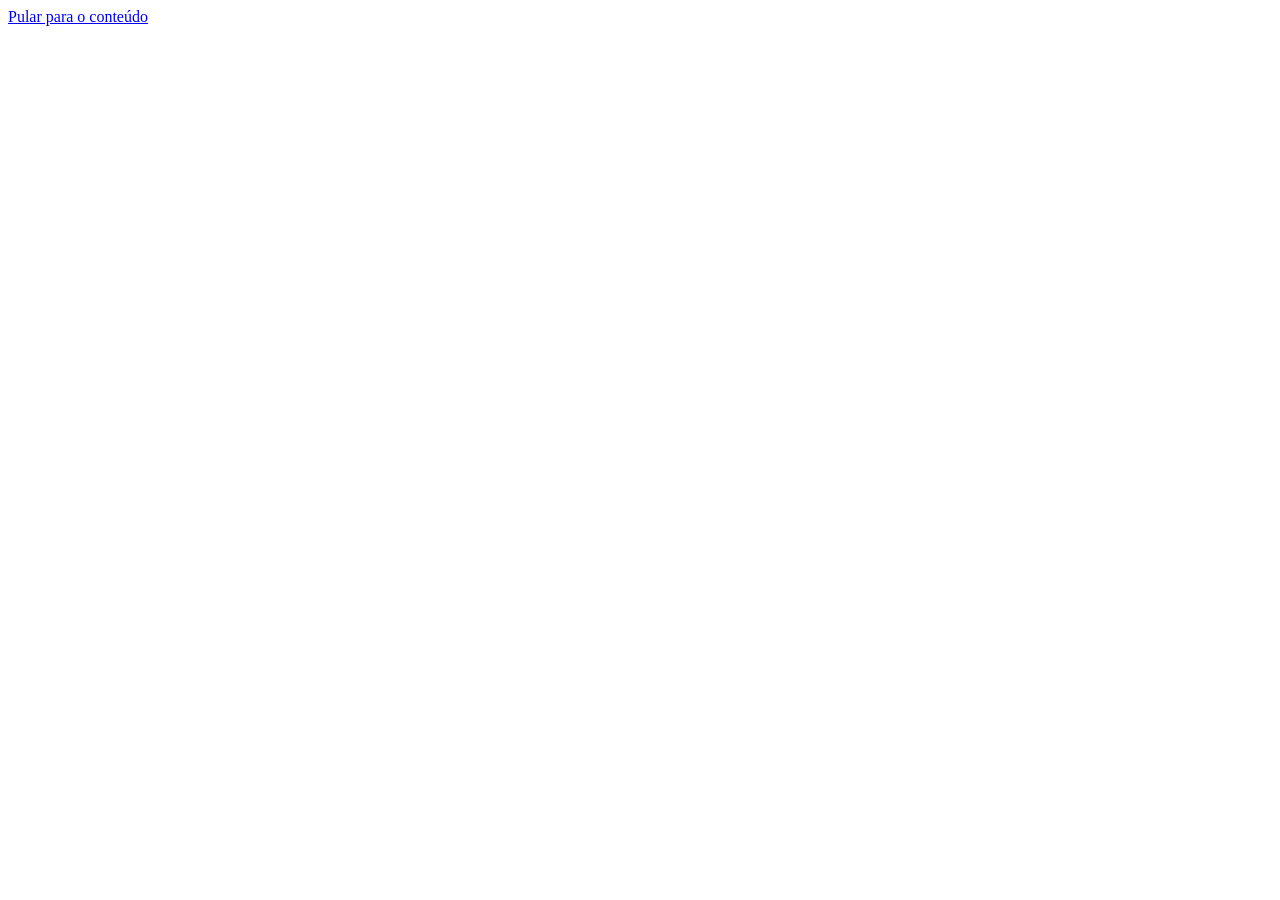
==== index.html @ 37f85dd6 "Add files via upload" ====
<!doctype html>
<html lang="pt-BR">
<head>
  <meta charset="utf-8">
  <meta name="viewport" content="width=device-width, initial-scale=1">
  <meta name="description" content="Voltas rápidas, garagem e recordes do Prestes Motorsport Park.">
  <meta name="theme-color" content="#0a1220">
  <title>Início | Prestes Racing</title>
  <link rel="stylesheet" href="./assets/site.css">
  <script defer src="./data/carros.js"></script>
  <script defer src="./assets/pista.js"></script>
  <script defer src="./assets/catalogo.js"></script>
  <script defer src="./assets/site.js"></script>
</head>
<body data-page="inicio" data-root="./">
  <a class="skip" href="#conteudo">Pular para o conteúdo</a>
  <header id="cabecalho" class="site-header"></header>
  <main id="conteudo" tabindex="-1"></main>
  <footer id="rodape" class="site-footer"></footer>
  <noscript>Ative o JavaScript para consultar o Prestes Racing.</noscript>
</body>
</html>
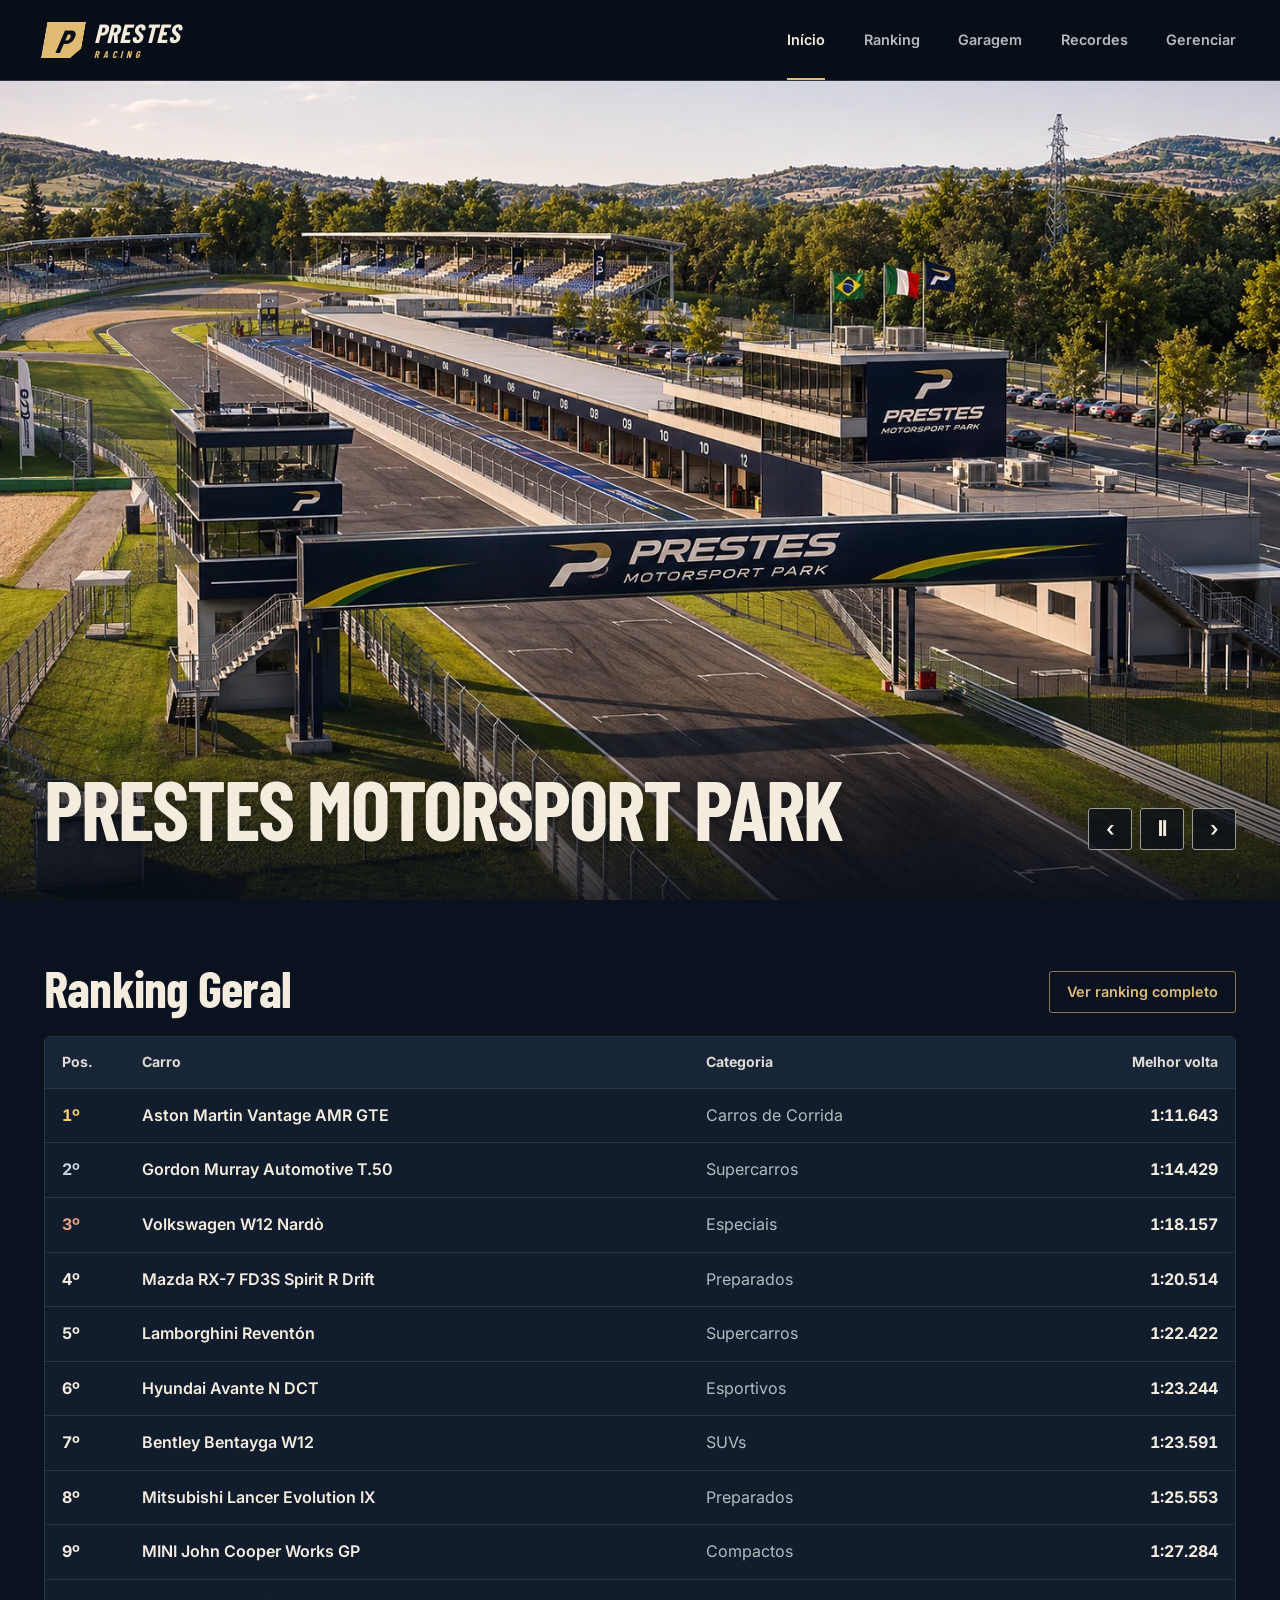
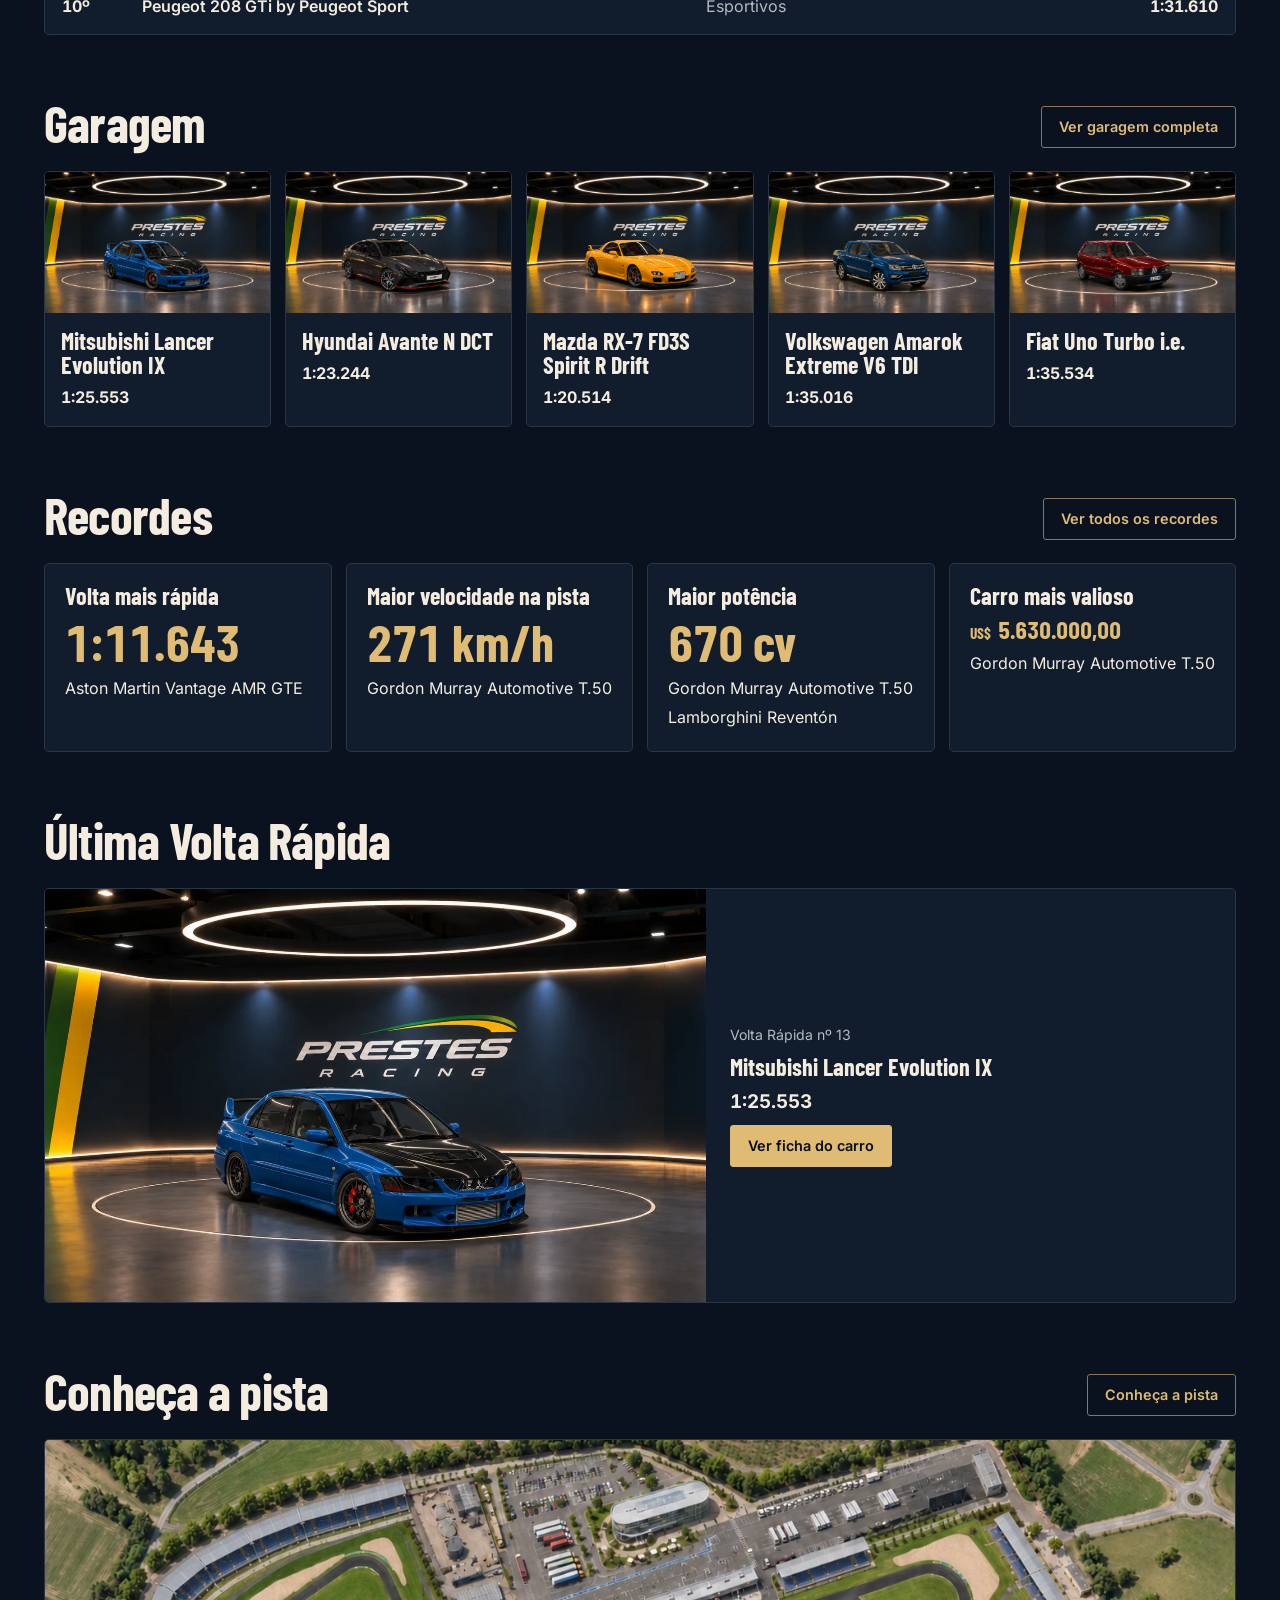
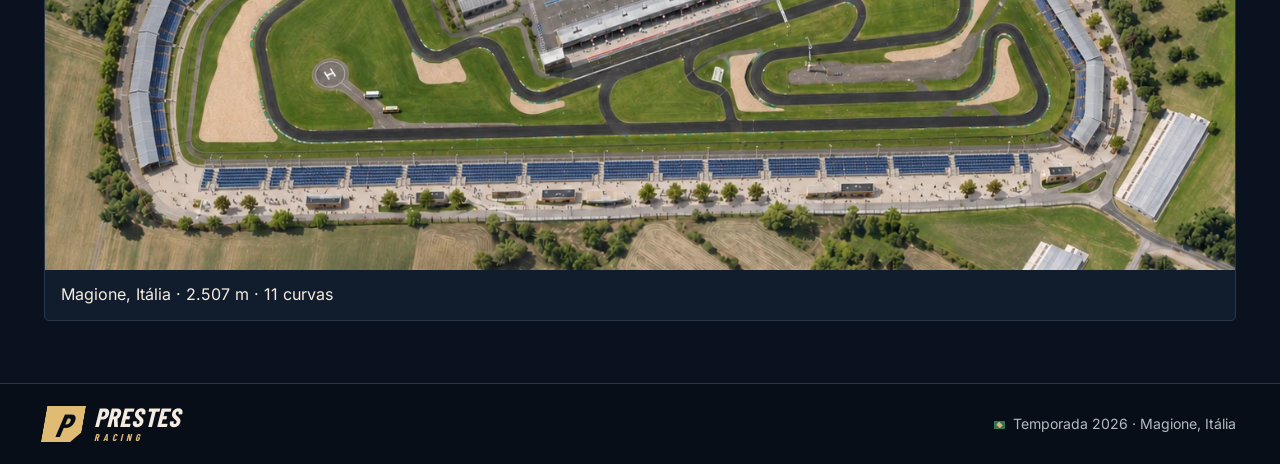
==== commit f43fe574: "Add files via upload" ====
--- a/index.html
+++ b/index.html
@@ -6,11 +6,11 @@
   <meta name="description" content="Voltas rápidas, garagem e recordes do Prestes Motorsport Park.">
   <meta name="theme-color" content="#0a1220">
   <title>Início | Prestes Racing</title>
-  <link rel="stylesheet" href="./assets/site.css">
+  <link rel="stylesheet" href="./assets/site.css?v=2.1">
   <script defer src="./data/carros.js"></script>
   <script defer src="./assets/pista.js"></script>
-  <script defer src="./assets/catalogo.js"></script>
-  <script defer src="./assets/site.js"></script>
+  <script defer src="./assets/catalogo.js?v=2.1"></script>
+  <script defer src="./assets/site.js?v=2.1"></script>
 </head>
 <body data-page="inicio" data-root="./">
   <a class="skip" href="#conteudo">Pular para o conteúdo</a>
--- a/assets/site.css
+++ b/assets/site.css
@@ -0,0 +1,235 @@
+@font-face{font-family:Barlow;src:url('barlow.woff2') format('woff2');font-display:swap;font-weight:700}
+@font-face{font-family:Inter;src:url('inter.woff2') format('woff2');font-display:swap;font-weight:400 700}
+:root{color-scheme:dark;--navy:#0a1220;--navy-deep:#080e18;--panel:#111d2d;--panel-hover:#19283c;--cream:#f4eddf;--muted:#b4bbbf;--gold:#dfbb74;--line:#2a3545;--heading:Barlow,'Arial Narrow',sans-serif;--body:Inter,Arial,sans-serif}
+*{box-sizing:border-box}
+body{margin:0;background:var(--navy);color:var(--cream);font:1rem/1.6 var(--body);min-height:100vh;display:flex;flex-direction:column}
+main{flex:1}
+img{display:block;max-width:100%}
+[hidden]{display:none!important}
+a{color:inherit;text-decoration:none}
+p,h1,h2,h3,figure,dl,dd{margin:0}
+h1,h2,h3{font:700 1rem/1 var(--heading)}
+h1{font-size:clamp(3rem,7vw,6.2rem);letter-spacing:-.025em}
+h2{font-size:clamp(2.05rem,4vw,3.5rem);letter-spacing:-.015em}
+h3{font-size:1.5rem}
+:focus-visible{outline:2px solid var(--gold);outline-offset:4px}
+.skip{position:absolute;top:8px;left:8px;transform:translateY(-160%);z-index:5;background:var(--gold);color:var(--navy);padding:8px 14px}
+.skip:focus{transform:none}
+.wrap{width:min(100% - 88px,1320px);margin-inline:auto}
+.site-header{background:var(--navy-deep);border-bottom:1px solid #2f3540}
+.header-inner,.footer-inner{display:flex;justify-content:space-between;align-items:center;gap:24px;min-height:80px}
+.brand{display:inline-flex;align-items:center;gap:11px;flex-shrink:0;width:max-content}
+.monogram{display:grid;place-items:center;width:39px;height:36px;transform:skewX(-10deg);background:var(--gold);color:var(--navy-deep);font:700 italic 2rem/.9 var(--heading);clip-path:polygon(0 0,100% 0,100% 73%,75% 100%,0 100%)}
+.wordmark{font:700 italic 1.65rem/.85 var(--heading);letter-spacing:.015em}
+.wordmark small{display:block;margin-top:5px;color:var(--gold);font-size:.62rem;letter-spacing:.38em}
+.header-inner nav{display:flex;gap:clamp(16px,3vw,44px);align-self:stretch}
+.header-inner nav a{display:flex;align-items:center;position:relative;font-size:.9rem;color:var(--muted);font-weight:600}
+.header-inner nav a:hover,.header-inner nav a[aria-current]{color:var(--cream)}
+.header-inner nav a[aria-current]::after{content:'';height:2px;position:absolute;bottom:0;left:0;right:0;background:var(--gold)}
+.hero{position:relative;isolation:isolate;height:calc(100svh - 81px);min-height:470px;max-height:950px;background:#141c29;overflow:hidden}
+.hero-image{position:absolute;inset:0;width:100%;height:100%;object-fit:cover;object-position:center 54%;opacity:0;transition:opacity .65s}
+.hero-image.visible{opacity:1}
+.hero-caption{position:absolute;inset:auto 0 0;padding:clamp(36px,7vw,100px) 0 clamp(22px,4vw,50px);background:linear-gradient(transparent,#070d18d9)}
+.caption-inner{display:flex;align-items:end;justify-content:space-between;gap:20px}
+.caption-inner h1{font-size:clamp(2.3rem,6.5vw,6.4rem);text-transform:uppercase;text-shadow:0 2px 14px #05091095}
+.slide-controls{display:flex;gap:8px}
+.slide-controls button{width:44px;min-width:44px;padding:0;background:#080e18c0;color:var(--cream);border-color:#9e9c94;font-size:1.3rem}
+.section{padding:62px 0}
+.section+.section{padding-top:0}
+.section-head{display:flex;align-items:end;justify-content:space-between;gap:16px;margin-bottom:23px}
+.content{padding:62px 0 78px}
+.page-intro{margin-bottom:32px}
+.page-intro p,.track-grid p,.token-panel p{color:var(--muted);margin-top:13px}
+button,.button{font:600 .9rem/1.25 var(--body);min-height:42px;display:inline-flex;align-items:center;justify-content:center;background:var(--gold);color:var(--navy-deep);padding:10px 17px;border:1px solid var(--gold);border-radius:3px;cursor:pointer;text-align:center}
+button:hover,.button:hover{background:#f0cf8c}
+button:disabled{opacity:.46;cursor:default}
+.secondary,.pagination button,.section-head .button{background:transparent;color:var(--gold);border-color:#8d7655}
+.secondary:hover,.pagination button:hover:not(:disabled),.section-head .button:hover{background:var(--gold);color:var(--navy)}
+.table-frame{border:1px solid var(--line);background:var(--panel);border-radius:5px;overflow:auto}
+table{border-collapse:collapse;width:100%;min-width:555px;text-align:left}
+th,td{padding:14px 17px;border-bottom:1px solid var(--line)}
+thead{background:#182537;color:#dedcd4}
+thead th{font-size:.88rem;white-space:nowrap}
+tbody th{font-weight:600}
+tbody td{color:var(--muted)}
+tbody tr:last-child td,tbody tr:last-child th{border-bottom:0}
+th:last-child,td:last-child{text-align:right}
+.rank-number,.lap{font-variant-numeric:tabular-nums;font-weight:700;white-space:nowrap;color:var(--cream)}
+.rank-number{width:80px}
+.podium-1{color:#f4cd6b}.podium-2{color:#c8d4e2}.podium-3{color:#e5a284}
+.table-empty{text-align:center!important;padding:35px 14px;white-space:normal}
+.car-link:hover,.back-link:hover{color:var(--gold);text-decoration:underline}
+.empty{padding:28px 20px;border:1px dashed #465264;border-radius:4px;color:var(--muted);background:#0e1927}
+.car-grid,.record-grid{display:grid;grid-template-columns:repeat(5,minmax(0,1fr));gap:14px}
+.garage-grid{grid-template-columns:repeat(4,minmax(0,1fr))}
+.record-grid{grid-template-columns:repeat(3,minmax(0,1fr))}
+.car-card,.record-card,.featured{display:block;background:var(--panel);border:1px solid var(--line);border-radius:5px;overflow:hidden}
+a.car-card:hover,a.record-card:hover{background:var(--panel-hover);border-color:#8d7655}
+.car-photo{width:100%;aspect-ratio:16/10;object-fit:cover;background:var(--navy-deep)}
+.card-copy{display:grid;align-content:start;gap:8px;padding:16px}
+.price,.card-copy>span:not(.lap){font-size:.88rem;color:var(--muted)}
+.record-card .card-copy{padding:20px}
+.record-value{color:var(--gold);font:700 clamp(2rem,4vw,3.75rem)/1 var(--heading);font-variant-numeric:tabular-nums}
+.featured{display:grid;grid-template-columns:1.25fr 1fr;align-items:center}
+.featured .card-copy{padding:24px;justify-items:start}
+.track-section{background:#101d2e;padding:64px 0;border-top:1px solid var(--line)}
+.track-grid{display:grid;grid-template-columns:1fr 1fr;align-items:center;gap:clamp(24px,6vw,90px)}
+.track-grid img{border-radius:5px;width:100%;background:#eae2d2}
+.track-grid figcaption{margin-top:6px;font-size:.8rem;color:var(--muted)}
+.track-grid figcaption a,.status a{text-decoration:underline}
+.track-stats,.detail-stats,.specs{display:grid;grid-template-columns:repeat(3,1fr);gap:12px;margin-top:24px}
+.track-stats dd{color:var(--gold);font:700 1.6rem/1.2 var(--heading)}
+dt{color:var(--muted);font-size:.88rem}
+.filters{display:flex;justify-content:space-between;align-items:start;gap:20px;margin-bottom:22px}
+.chips{display:flex;flex-wrap:wrap;gap:7px}
+.chips button{border-color:var(--line);background:var(--panel);color:var(--cream)}
+.chips button:hover,.chips button[aria-pressed=true]{background:var(--gold);border-color:var(--gold);color:var(--navy)}
+.filters>label{flex:0 0 min(245px,100%)}
+label{display:grid;gap:5px;font-size:.9rem;font-weight:600}
+input,select{width:100%;min-width:0;font:inherit;background:var(--panel);color:var(--cream);min-height:42px;padding:8px 11px;border:1px solid #445168;border-radius:3px}
+select{appearance:none;padding-right:28px;background-image:linear-gradient(45deg,transparent 50%,var(--gold) 50%),linear-gradient(135deg,var(--gold) 50%,transparent 50%);background-position:calc(100% - 15px) 50%,calc(100% - 10px) 50%;background-size:5px 5px;background-repeat:no-repeat}
+.garage-filters{align-items:end;justify-content:start}
+.garage-filters>label{flex:1 1 220px;max-width:420px}
+fieldset{border:0;margin:0;padding:0;display:flex;gap:10px}
+legend{font-size:.9rem;font-weight:600;padding:0}
+fieldset label{font-weight:400;max-width:150px}
+.pagination{display:flex;align-items:center;justify-content:center;gap:14px;margin-top:24px}
+.subsection-title{margin:38px 0 16px}
+.back-link{display:inline-block;margin-bottom:18px;color:var(--gold)}
+.detail>.car-photo{max-height:660px;border-radius:5px;margin-bottom:26px}
+.detail-stats{grid-template-columns:repeat(4,1fr);margin:0 0 36px}
+.specs{grid-template-columns:repeat(4,1fr)}
+.detail-stats>div,.specs>div{background:var(--panel);border-top:1px solid #786547;padding:14px}
+.detail-stats dd{font:700 2rem/1.1 var(--heading);color:var(--gold);margin-top:5px}
+.specs dd{overflow-wrap:anywhere}
+.admin-bar,.form-actions{display:flex;align-items:end;gap:12px;flex-wrap:wrap}
+.admin-bar label{flex:1 1 230px;max-width:480px}
+.admin-list{list-style:none;margin:20px 0 0;padding:0}
+.admin-list li{display:flex;justify-content:space-between;align-items:center;gap:14px;padding:14px;background:var(--panel);border-bottom:1px solid var(--line)}
+.admin-list small{display:block;color:var(--muted)}
+.token-panel{margin-top:26px;padding:20px;background:#111c2b;border:1px solid var(--line);border-radius:5px}
+.token-panel h2,.form-page h2{font-size:1.9rem}
+.token-panel p{margin-bottom:12px}
+.status{min-height:1.45em;color:var(--gold)}
+.token-panel .status{margin-bottom:0}
+.form-page{max-width:940px}
+.form-grid{display:grid;grid-template-columns:repeat(3,minmax(0,1fr));gap:14px;margin:12px 0 24px}
+.price-option{display:flex;align-items:center;gap:8px;margin-top:7px;font-weight:400}
+.price-option input{width:16px;min-height:16px;margin:0;accent-color:var(--gold)}
+.form-page label:has([type=file]){margin-top:12px}
+.form-actions{margin:18px 0 10px}
+.form-photo{max-width:280px;margin-top:14px}
+.site-footer{background:var(--navy-deep);border-top:1px solid var(--line)}
+.footer-inner>span{color:var(--muted);font-size:.88rem}
+.brasil{display:inline-block;width:11px;height:8px;margin-right:4px;background:#337254;position:relative}
+.brasil::after{content:'';position:absolute;inset:2px 3px;background:#d5b76e;transform:rotate(45deg)}
+@media(max-width:900px){
+  .wrap{width:min(100% - 48px,1320px)}
+  .car-grid,.garage-grid{grid-template-columns:repeat(3,minmax(0,1fr))}
+  .filters:not(.garage-filters){flex-direction:column}
+  .filters:not(.garage-filters)>label{flex-basis:auto}
+  .detail-stats,.specs{grid-template-columns:repeat(2,1fr)}
+}
+@media(max-width:600px){
+  .wrap{width:calc(100% - 30px)}
+  .header-inner{flex-direction:column;align-items:flex-start;gap:4px;padding-top:12px;min-height:100px}
+  .header-inner nav{gap:0;justify-content:space-between}
+  .header-inner nav a{padding:10px 0;font-size:.83rem}
+  .hero{height:calc(100svh - 100px);min-height:365px}
+  .hero-image{object-position:center}
+  .caption-inner{align-items:flex-start;flex-direction:column}
+  .section,.content,.track-section{padding-block:40px}
+  .section-head{align-items:start;flex-direction:column}
+  .car-grid,.garage-grid,.form-grid{grid-template-columns:repeat(2,minmax(0,1fr))}
+  .record-grid,.track-grid,.featured{grid-template-columns:1fr}
+  .card-copy{padding:11px}
+  .track-grid>div{grid-row:1}
+  .garage-filters{flex-wrap:wrap;gap:10px}
+  .footer-inner{align-items:start;flex-direction:column;gap:13px;padding-block:17px}
+}
+@media(prefers-reduced-motion:reduce){*,*::before,*::after{transition:none!important;scroll-behavior:auto!important}}
+.photo-empty{display:grid;place-items:center;color:var(--muted);background:repeating-linear-gradient(-45deg,#142032 0 12px,#111b2a 12px 24px);font-size:.9rem;text-align:center;padding:15px}
+.detail>.photo-empty{aspect-ratio:16/7;min-height:140px}
+
+.ranking-controls{display:grid;gap:16px;margin-bottom:24px}
+.ranking-fields{display:grid;grid-template-columns:minmax(0,340px) minmax(0,245px);gap:14px}
+.chips button span{font-variant-numeric:tabular-nums;margin-left:4px}
+.podium{display:grid;grid-template-columns:1.3fr 1fr 1fr;align-items:end;gap:14px;margin-bottom:24px}
+.podium-card{background:var(--panel);border:1px solid var(--line);border-top:3px solid var(--line);border-radius:5px;overflow:hidden}
+.podium-card:hover,.car-card:focus-within,.car-card:hover{background:var(--panel-hover);border-color:#8d7655}
+.podium-card.place-1{border-top-color:#f4cd6b}
+.podium-card.place-2{border-top-color:#c8d4e2}
+.podium-card.place-3{border-top-color:#e5a284}
+.podium-card .card-copy>span{font-weight:700}
+.podium-card .card-copy>span.podium-1{color:#f4cd6b}
+.podium-card .card-copy>span.podium-2{color:#c8d4e2}
+.podium-card .card-copy>span.podium-3{color:#e5a284}
+.podium-card .lap,.featured .lap{font-size:1.18rem}
+.gap{color:var(--muted)}
+.garage-filters{flex-wrap:wrap}
+.garage-filters>label{flex:1 1 190px;min-width:0}
+.price-slider{position:relative;display:grid;grid-template-columns:1fr 1fr;gap:12px;flex:2 1 310px;min-width:0;padding-bottom:32px}
+.price-slider legend{margin-bottom:4px}
+.price-slider label{display:block;max-width:none}
+.price-slider .price-endpoint:last-child{text-align:right}
+.price-slider .price-endpoint span{display:block;color:var(--gold);font-variant-numeric:tabular-nums}
+.price-slider:has(input)::after{content:'';position:absolute;pointer-events:none;inset:auto 8px 14px;height:4px;border-radius:4px;
+  background:linear-gradient(to right,#445168 var(--min-percent),var(--gold) var(--min-percent),var(--gold) var(--max-percent),#445168 var(--max-percent))}
+.price-slider input{appearance:none;position:absolute;inset:auto 0 1px;margin:0;min-height:0;height:30px;border:0;padding:0;
+  border-radius:0;background:transparent;pointer-events:none;z-index:1}
+.price-slider input:focus-visible,.price-slider.minimum-front #min{z-index:3}
+.price-slider input::-webkit-slider-thumb{appearance:none;background:var(--gold);height:19px;width:19px;border:2px solid var(--navy);border-radius:50%;pointer-events:auto;cursor:grab}
+.price-slider input::-moz-range-thumb{background:var(--gold);height:15px;width:15px;border:2px solid var(--navy);border-radius:50%;pointer-events:auto;cursor:grab}
+.compare-bar,.admin-nav{display:flex;align-items:center;flex-wrap:wrap;gap:10px}
+.compare-bar{margin:0 0 20px;padding:12px 14px;background:var(--panel);border:1px solid var(--line)}
+.compare-bar span{margin-right:auto}
+.compare-pick{width:calc(100% - 28px);margin:0 14px 14px}
+.compare-pick[aria-pressed=true],.admin-nav [aria-current]{background:var(--gold);color:var(--navy)}
+.compare-table th:not(:first-child),.compare-table td{text-align:left;width:40%}
+.compare-table img{max-width:380px;border-radius:4px;margin-bottom:8px}
+.compare-table th{white-space:normal}
+.detail>.car-photo{max-height:none;max-width:none;aspect-ratio:auto;object-fit:contain}
+.car-history{margin:0 0 32px;padding:24px;border-left:2px solid var(--gold);background:var(--panel)}
+.car-history h2{font-size:2.15rem;margin-bottom:12px}
+.car-history p{white-space:pre-wrap;overflow-wrap:anywhere}
+.specs small{display:block;color:var(--muted)}
+.record-grid-v2{grid-template-columns:repeat(4,minmax(0,1fr))}
+.record-card-price .card-copy{container-type:inline-size;grid-template-columns:minmax(0,1fr)}
+.record-card-price .record-value{
+  display:flex;flex-wrap:wrap;align-items:baseline;gap:.15em .28em;
+  font-size:1.7rem;font-size:clamp(1.2rem,10cqi,3.75rem);line-height:1.08
+}
+.record-currency{font-size:.63em;white-space:nowrap}
+.record-amount{max-width:100%;min-width:0;overflow-wrap:anywhere}
+.record-photos{display:flex}
+.record-photos a{flex:1;min-width:0}
+.record-photos .car-photo{height:clamp(125px,17vw,270px);aspect-ratio:auto}
+.record-holders{display:grid;gap:4px}
+.record-history{margin-top:22px;color:var(--muted)}
+.record-history summary,.token-panel summary{cursor:pointer;color:var(--cream);font-weight:600}
+.record-history p{margin:10px 0}
+.record-history ul{padding-left:20px}
+.record-history li{margin-bottom:8px}
+.record-history li span{display:block}
+.track-teaser{display:block;border:1px solid var(--line);border-radius:5px;overflow:hidden;background:var(--panel)}
+.track-teaser:hover{border-color:var(--gold)}
+.track-teaser img{width:100%;max-height:430px;object-fit:cover}
+.track-teaser span{display:block;padding:12px 16px}
+.track-story{max-width:950px}
+.track-story p{margin-top:14px;color:var(--muted)}
+.track-map img,.track-photos img{width:100%;border-radius:4px}
+.track-map figcaption,.track-photos figcaption{margin-top:8px;color:var(--muted)}
+.track-map figcaption a{text-decoration:underline}
+.track-photos{display:grid;grid-template-columns:repeat(3,minmax(0,1fr));gap:16px}
+.admin-nav{padding-bottom:20px;margin-bottom:20px;border-bottom:1px solid var(--line)}
+.admin-nav #logout{margin-left:auto}
+.admin-content .issue-error{color:#f0a79a}
+.admin-content .admin-list li>div:first-child{min-width:0;overflow-wrap:anywhere}
+.admin-content .admin-list .form-actions{margin:0}
+.draft-filter{display:inline-flex;margin:0 0 0 15px}
+.quick-form,.source-field label+label{margin-top:10px}
+.form-page h2:not(:first-child){margin-top:24px}
+.form-page textarea{background:var(--panel);color:var(--cream);font:inherit;border:1px solid #445168;border-radius:3px;padding:10px;resize:vertical}
+.preview-label{color:var(--gold);margin-bottom:14px}
+@media(max-width:950px){.record-grid-v2{grid-template-columns:repeat(2,minmax(0,1fr))}}
+@media(max-width:600px){.ranking-fields,.podium,.track-photos{grid-template-columns:1fr}}
